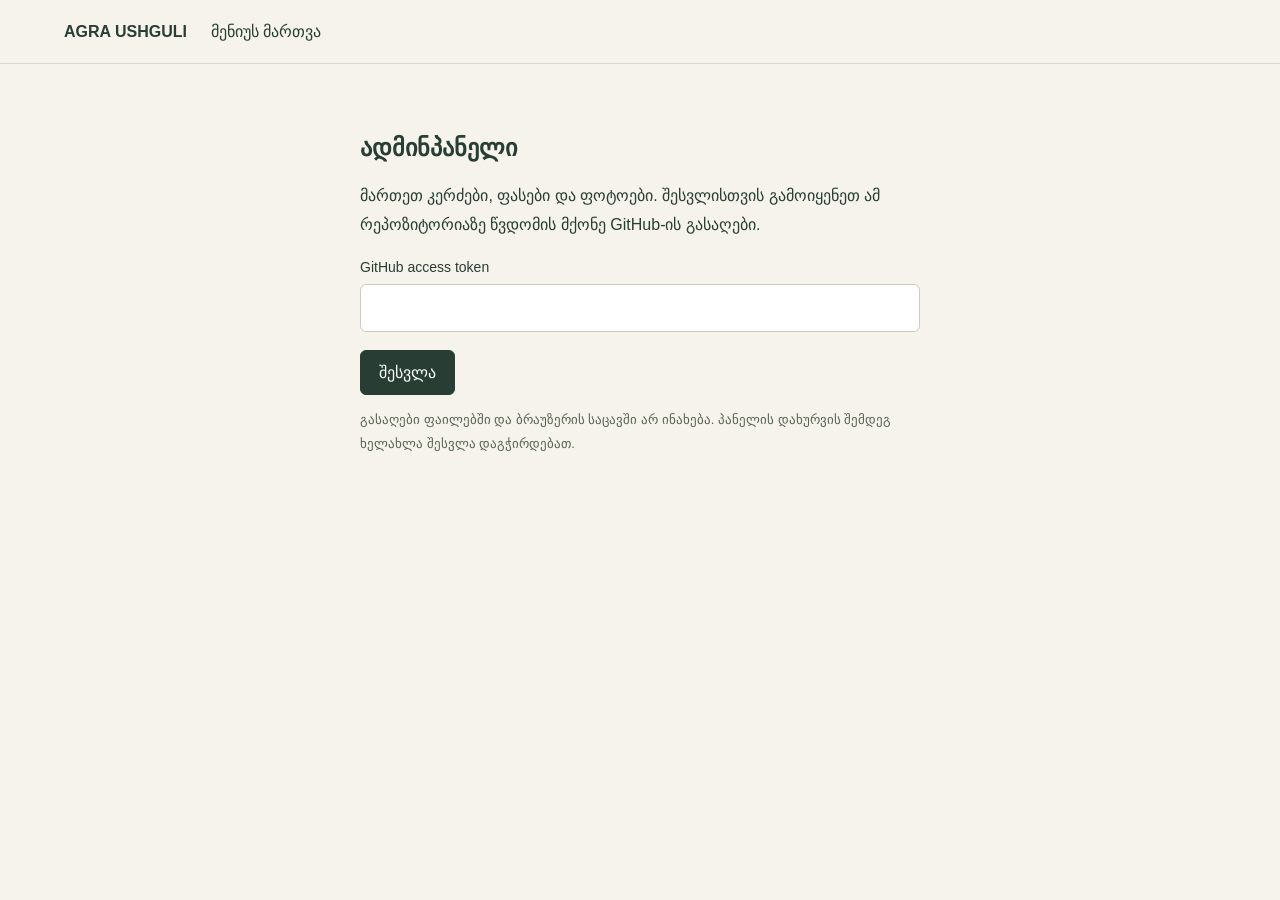
==== admin.html @ 33e78b69 "Add files via upload" ====
<!doctype html>
<html lang="ka"><head><meta charset="UTF-8"><meta name="viewport" content="width=device-width,initial-scale=1"><meta name="robots" content="noindex,nofollow"><meta name="referrer" content="no-referrer"><meta http-equiv="Content-Security-Policy" content="default-src 'self'; script-src 'self'; style-src 'self'; img-src 'self' blob: https://raw.githubusercontent.com; connect-src 'self' https://api.github.com; base-uri 'none'; object-src 'none'; form-action 'none'"><title>AGRA — მართვა</title><link rel="stylesheet" href="./admin.css"><script src="./data.js" defer></script><script src="./admin.js" defer></script></head>
<body><header><a href="./index.html">AGRA USHGULI</a><span>მენიუს მართვა</span><button id="logout" hidden>გასვლა</button></header><main>
<section id="login"><h1>ადმინპანელი</h1><p>მართეთ კერძები, ფასები და ფოტოები. შესვლისთვის გამოიყენეთ ამ რეპოზიტორიაზე წვდომის მქონე GitHub-ის გასაღები.</p><form id="login-form"><label>GitHub access token<input id="token" type="password" required autocomplete="off" spellcheck="false"></label><button>შესვლა</button></form><p class="hint">გასაღები ფაილებში და ბრაუზერის საცავში არ ინახება. პანელის დახურვის შემდეგ ხელახლა შესვლა დაგჭირდებათ.</p></section>
<p id="status" role="status" aria-live="polite"></p>
<section id="workspace" hidden><div class="toolbar"><button id="add">კერძის დამატება</button><button id="download" class="secondary">ასლის ჩამოტვირთვა</button><button id="publish">ცვლილებების გამოქვეყნება</button></div><p id="state">ცვლილებები არ არის</p><div class="layout"><aside><label>კერძის ძიება<input id="filter" type="search"></label><div id="list"></div></aside><form id="editor"><fieldset id="fields"><legend>კერძის რედაქტირება</legend><label>სახელი ქართულად<input id="nameKa" required maxlength="3000"></label><label>სახელი ინგლისურად<input id="nameEn" required maxlength="3000"></label><div class="pair"><label>კატეგორია<select id="category"></select></label><label>ფასი ლარში<input id="price" required placeholder="20 ან 8 / 40"></label></div><label>აღწერა ქართულად<textarea id="descriptionKa" rows="3" maxlength="3000"></textarea></label><label>აღწერა ინგლისურად<textarea id="descriptionEn" rows="3" maxlength="3000"></textarea></label><label class="check"><input id="vegetarian" type="checkbox">ვეგეტარიანული — რეცეპტი გადამოწმებულია</label><label>აიქონი<select id="icon"></select></label><div class="photo"><img id="preview" alt="კერძის ფოტო" hidden><label>ფოტოს არჩევა (JPG, PNG, WebP; მაქს. 8 MB)<input id="upload" type="file" accept="image/jpeg,image/png,image/webp"></label><button id="remove-photo" type="button" class="secondary">ფოტოს მოხსნა</button></div><button id="delete" type="button" class="danger">კერძის წაშლა</button></fieldset></form></div></section>
</main></body></html>
---- admin.css ----
:root{font-family:Arial,sans-serif;color:#283d34;background:#f5f3eb}*{box-sizing:border-box}[hidden]{display:none!important}body{margin:0}header{padding:22px 5%;display:flex;align-items:center;gap:24px;border-bottom:1px solid #d8d9cd}header a{font-weight:bold;color:inherit;text-decoration:none}header button{margin-left:auto}main{max-width:1200px;margin:32px auto;padding:0 24px}#login{max-width:560px;margin:70px auto}p{line-height:1.8}label{display:block;margin:0 0 18px;font-size:14px;line-height:1.6}input,textarea,select{display:block;width:100%;padding:12px;margin-top:6px;border:1px solid #c8cebd;border-radius:6px;background:#fff;color:inherit;font:inherit}button{padding:12px 18px;border:1px solid #283d34;border-radius:6px;background:#283d34;color:#fff;font:inherit;cursor:pointer}button:disabled{opacity:.55;cursor:wait}.secondary{background:transparent;color:#283d34}.danger{background:#fff;color:#9c302b;border-color:#9c302b}.toolbar{display:flex;gap:12px;flex-wrap:wrap}.layout{display:grid;grid-template-columns:280px 1fr;gap:32px}aside{max-height:80vh;overflow:auto}#list button{display:block;text-align:left;width:100%;background:transparent;color:#283d34;border:1px solid transparent;margin-bottom:6px}#list button[aria-current=true]{background:#e4e9da;border-color:#738158}fieldset{border:1px solid #d8d9cd;padding:24px;border-radius:8px}legend{padding:0 8px}.pair{display:grid;grid-template-columns:1fr 1fr;gap:18px}.check{display:flex;align-items:center;gap:10px}.check input{width:auto;margin:0}.photo{border-top:1px solid #d8d9cd;border-bottom:1px solid #d8d9cd;padding:20px 0;margin-bottom:24px}.photo img{max-width:100%;max-height:260px;display:block;margin-bottom:20px;border-radius:8px}.hint,#state{font-size:13px;color:#566450}#status{padding:12px 0;white-space:pre-wrap}#status.error{color:#9c302b}:focus-visible{outline:3px solid #ab9470;outline-offset:3px}@media(max-width:700px){.layout{grid-template-columns:1fr}aside{max-height:250px}.pair{grid-template-columns:1fr}header{gap:12px;font-size:13px}main{padding:0 16px}fieldset{padding:16px}}
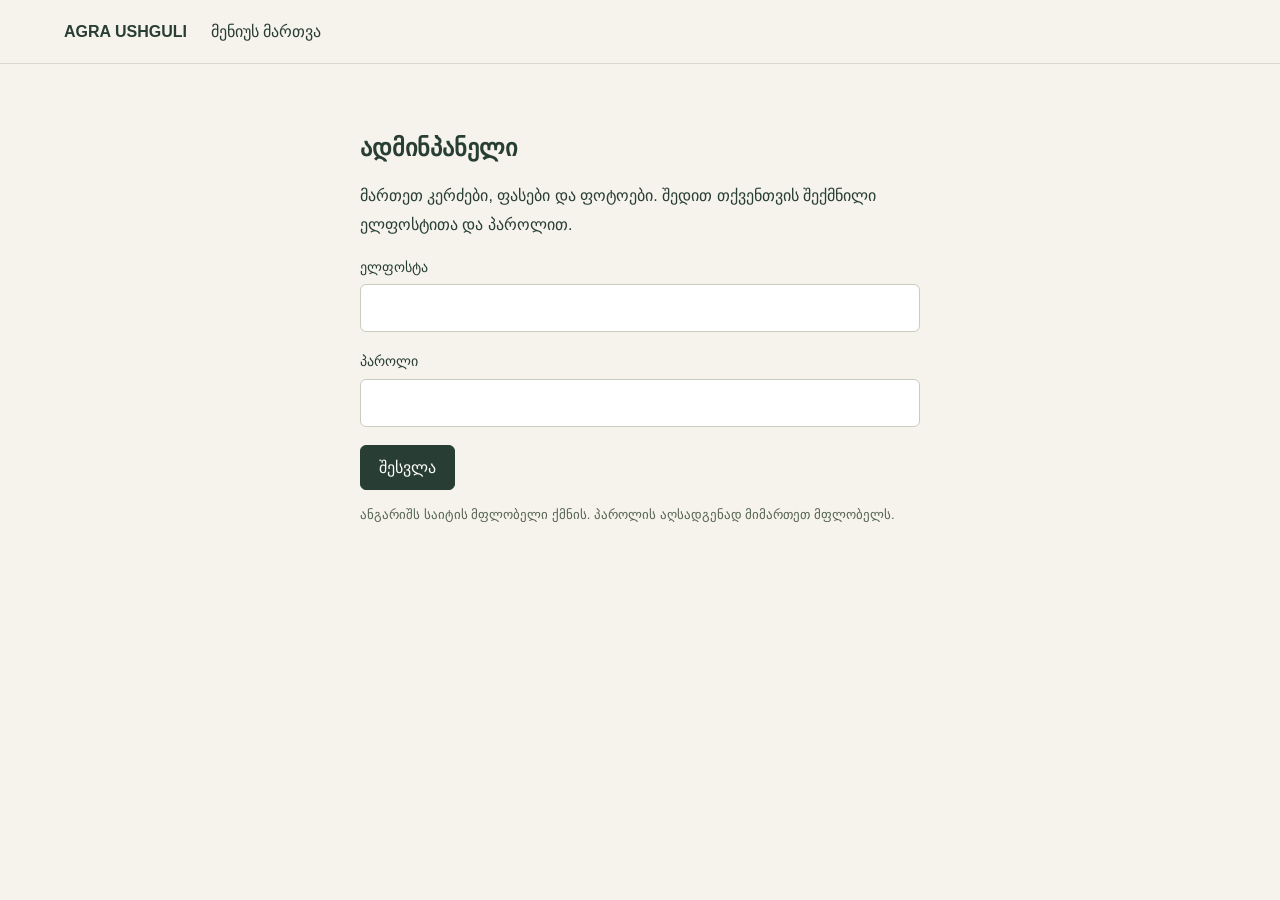
==== commit 10c66eee: "Add files via upload" ====
--- a/admin.html
+++ b/admin.html
@@ -1,7 +1,7 @@
 <!doctype html>
-<html lang="ka"><head><meta charset="UTF-8"><meta name="viewport" content="width=device-width,initial-scale=1"><meta name="robots" content="noindex,nofollow"><meta name="referrer" content="no-referrer"><meta http-equiv="Content-Security-Policy" content="default-src 'self'; script-src 'self'; style-src 'self'; img-src 'self' blob: https://raw.githubusercontent.com; connect-src 'self' https://api.github.com; base-uri 'none'; object-src 'none'; form-action 'none'"><title>AGRA — მართვა</title><link rel="stylesheet" href="./admin.css"><script src="./data.js" defer></script><script src="./admin.js" defer></script></head>
+<html lang="ka"><head><meta charset="UTF-8"><meta name="viewport" content="width=device-width,initial-scale=1"><meta name="robots" content="noindex,nofollow"><meta name="referrer" content="no-referrer"><meta http-equiv="Content-Security-Policy" content="default-src 'self'; script-src 'self'; style-src 'self'; img-src 'self' blob: https://raw.githubusercontent.com; connect-src 'self'; base-uri 'none'; object-src 'none'; form-action 'none'"><title>AGRA — მართვა</title><link rel="stylesheet" href="./admin.css"><script src="./data.js" defer></script><script src="./admin.js" defer></script></head>
 <body><header><a href="./index.html">AGRA USHGULI</a><span>მენიუს მართვა</span><button id="logout" hidden>გასვლა</button></header><main>
-<section id="login"><h1>ადმინპანელი</h1><p>მართეთ კერძები, ფასები და ფოტოები. შესვლისთვის გამოიყენეთ ამ რეპოზიტორიაზე წვდომის მქონე GitHub-ის გასაღები.</p><form id="login-form"><label>GitHub access token<input id="token" type="password" required autocomplete="off" spellcheck="false"></label><button>შესვლა</button></form><p class="hint">გასაღები ფაილებში და ბრაუზერის საცავში არ ინახება. პანელის დახურვის შემდეგ ხელახლა შესვლა დაგჭირდებათ.</p></section>
-<p id="status" role="status" aria-live="polite"></p>
+<section id="login"><h1>ადმინპანელი</h1><p>მართეთ კერძები, ფასები და ფოტოები. შედით თქვენთვის შექმნილი ელფოსტითა და პაროლით.</p><form id="login-form"><label>ელფოსტა<input id="email" type="email" required autocomplete="username"></label><label>პაროლი<input id="password" type="password" required autocomplete="current-password"></label><button>შესვლა</button></form><p class="hint">ანგარიშს საიტის მფლობელი ქმნის. პაროლის აღსადგენად მიმართეთ მფლობელს.</p></section>
+<p id="status" role="status" aria-live="polite"></p><button id="reauth" type="button" hidden>ხელახლა შესვლა — მონახაზის შენარჩუნებით</button>
 <section id="workspace" hidden><div class="toolbar"><button id="add">კერძის დამატება</button><button id="download" class="secondary">ასლის ჩამოტვირთვა</button><button id="publish">ცვლილებების გამოქვეყნება</button></div><p id="state">ცვლილებები არ არის</p><div class="layout"><aside><label>კერძის ძიება<input id="filter" type="search"></label><div id="list"></div></aside><form id="editor"><fieldset id="fields"><legend>კერძის რედაქტირება</legend><label>სახელი ქართულად<input id="nameKa" required maxlength="3000"></label><label>სახელი ინგლისურად<input id="nameEn" required maxlength="3000"></label><div class="pair"><label>კატეგორია<select id="category"></select></label><label>ფასი ლარში<input id="price" required placeholder="20 ან 8 / 40"></label></div><label>აღწერა ქართულად<textarea id="descriptionKa" rows="3" maxlength="3000"></textarea></label><label>აღწერა ინგლისურად<textarea id="descriptionEn" rows="3" maxlength="3000"></textarea></label><label class="check"><input id="vegetarian" type="checkbox">ვეგეტარიანული — რეცეპტი გადამოწმებულია</label><label>აიქონი<select id="icon"></select></label><div class="photo"><img id="preview" alt="კერძის ფოტო" hidden><label>ფოტოს არჩევა (JPG, PNG, WebP; მაქს. 8 MB)<input id="upload" type="file" accept="image/jpeg,image/png,image/webp"></label><button id="remove-photo" type="button" class="secondary">ფოტოს მოხსნა</button></div><button id="delete" type="button" class="danger">კერძის წაშლა</button></fieldset></form></div></section>
 </main></body></html>
